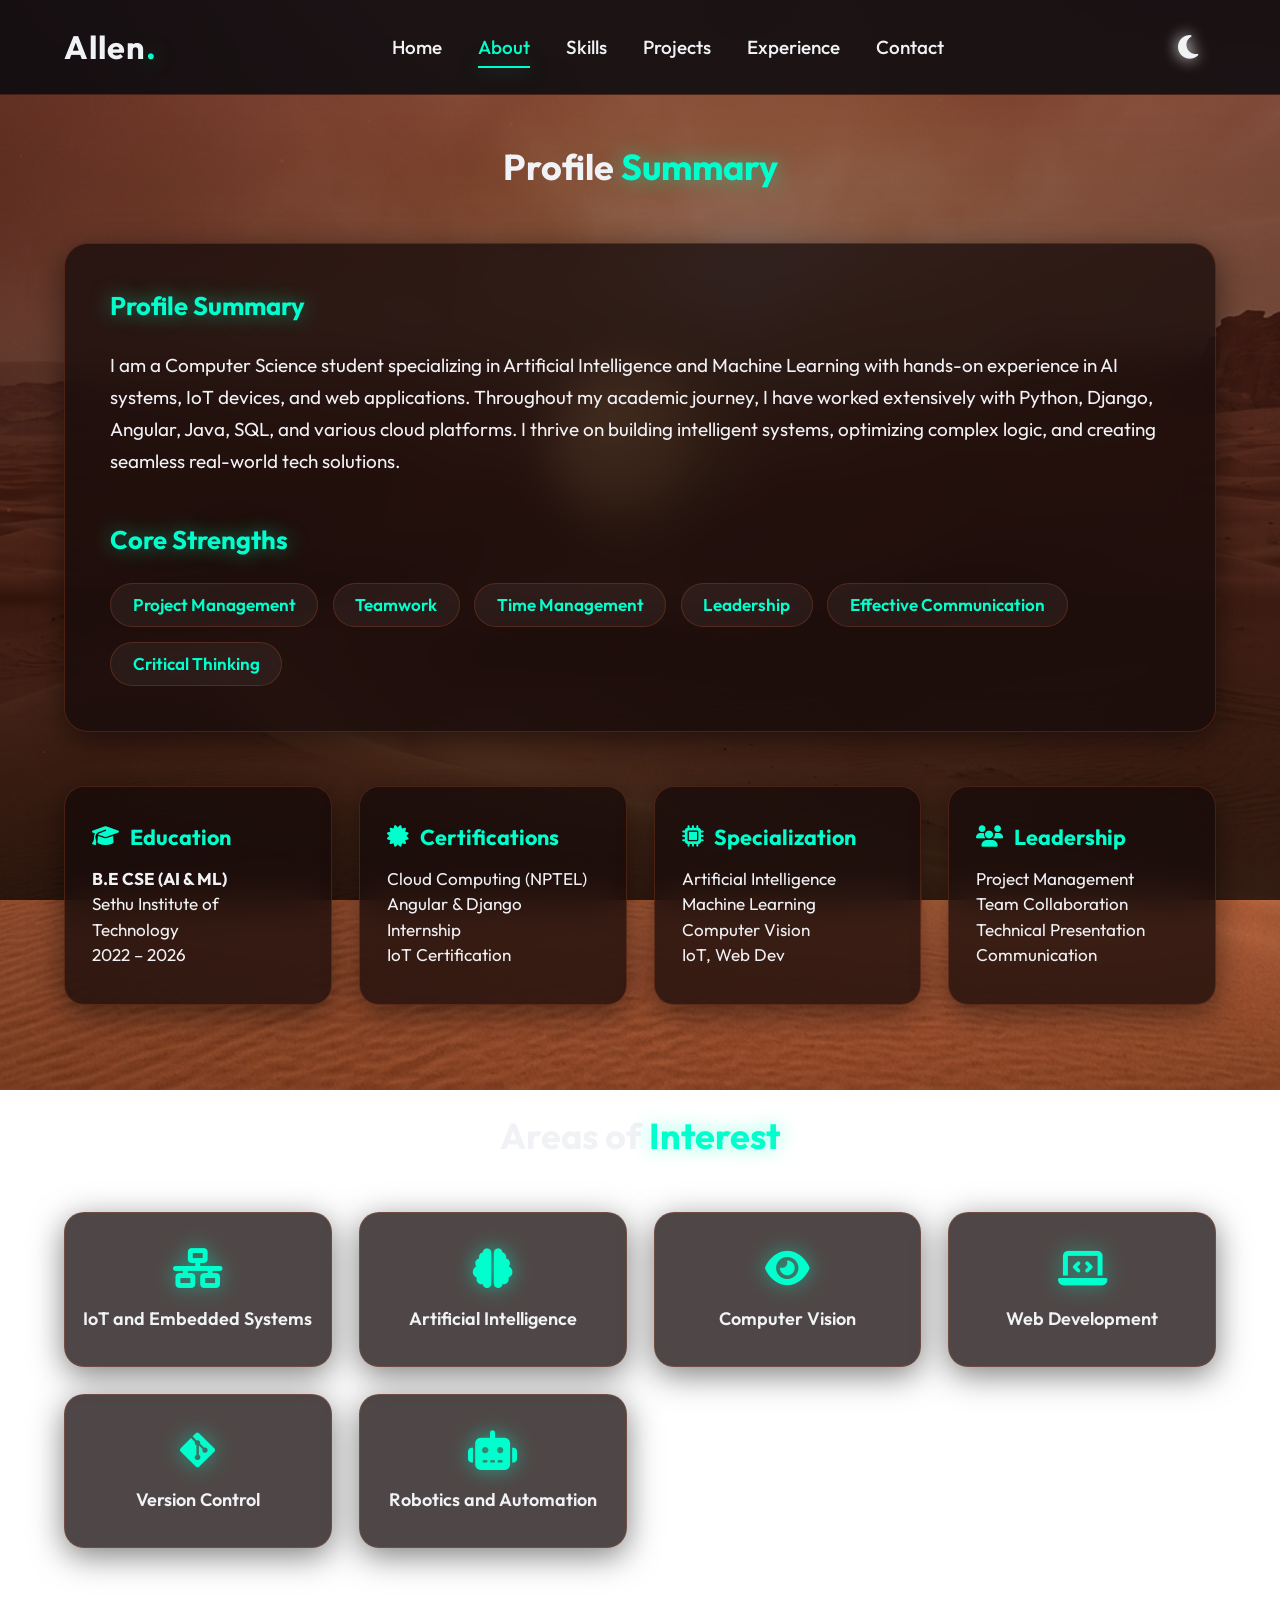
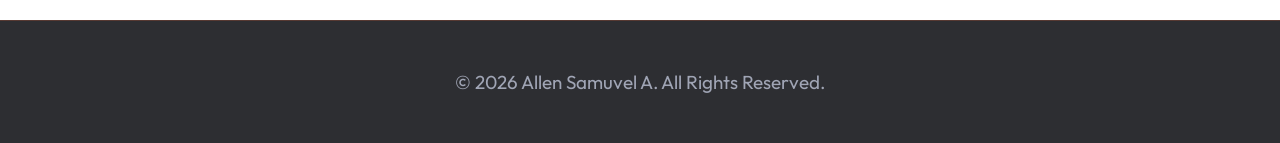
==== about.html @ fd32fbbc "Initial portfolio website upload" ====
<!DOCTYPE html>
<html lang="en">
<head>
  <meta charset="UTF-8">
  <meta name="viewport" content="width=device-width, initial-scale=1.0">
  <title>Allen Samuvel A | About</title>
  <link rel="stylesheet" href="style.css">
  <link rel="stylesheet" href="https://cdnjs.cloudflare.com/ajax/libs/font-awesome/6.4.0/css/all.min.css">
</head>
<body class="about-page">
  <!-- Mars Theme Elements -->
  <div class="mars-bg-overlay"></div>
  <div class="sand-particles" id="sand-particles"></div>
  
  <div class="saturn-container">
    <div class="saturn">
      <div class="planet"></div>
      <div class="rings"></div>
    </div>
  </div>

  <nav id="navbar">
    <a href="index.html" class="logo">Allen<span>.</span></a>
    <ul class="nav-links" id="nav-links">
      <li><a href="index.html">Home</a></li>
      <li><a href="about.html">About</a></li>
      <li><a href="skills.html">Skills</a></li>
      <li><a href="projects.html">Projects</a></li>
      <li><a href="experience.html">Experience</a></li>
      <li><a href="contact.html">Contact</a></li>
    </ul>
    <div style="display: flex; align-items: center;">
      <button class="theme-switch" id="theme-switch" aria-label="Toggle Theme">
        <i class="fa-solid fa-moon"></i>
        <i class="fa-solid fa-sun"></i>
      </button>
      <button class="hamburger" id="hamburger" aria-label="Toggle Menu">
        <i class="fa-solid fa-bars"></i>
      </button>
    </div>
  </nav>

  <main>
    <section id="about">
      <h1 class="section-title reveal">Profile <span>Summary</span></h1>
      
      <!-- Profile Layout -->
      <div class="profile-layout reveal">
        <!-- Profile Summary Card -->
        <div class="profile-left">
          <div class="profile-card">
            <h3>Profile Summary</h3>
            <p>
              I am a Computer Science student specializing in Artificial Intelligence and Machine Learning with hands-on experience in AI systems, IoT devices, and web applications. Throughout my academic journey, I have worked extensively with Python, Django, Angular, Java, SQL, and various cloud platforms. I thrive on building intelligent systems, optimizing complex logic, and creating seamless real-world tech solutions.
            </p>
            
            <h3 class="strengths-title">Core Strengths</h3>
            <div class="strengths-tags">
              <span class="pill-badge">Project Management</span>
              <span class="pill-badge">Teamwork</span>
              <span class="pill-badge">Time Management</span>
              <span class="pill-badge">Leadership</span>
              <span class="pill-badge">Effective Communication</span>
              <span class="pill-badge">Critical Thinking</span>
            </div>
          </div>
        </div>

        <!-- Horizontal Info Cards -->
        <div class="profile-right">
          <div class="info-card">
            <h4><i class="fa-solid fa-graduation-cap"></i> Education</h4>
            <p><strong>B.E CSE (AI & ML)</strong><br>Sethu Institute of Technology<br>2022 – 2026</p>
          </div>
          <div class="info-card">
            <h4><i class="fa-solid fa-certificate"></i> Certifications</h4>
            <p>Cloud Computing (NPTEL)<br>Angular & Django Internship<br>IoT Certification</p>
          </div>
          <div class="info-card">
            <h4><i class="fa-solid fa-microchip"></i> Specialization</h4>
            <p>Artificial Intelligence<br>Machine Learning<br>Computer Vision<br>IoT, Web Dev</p>
          </div>
          <div class="info-card">
            <h4><i class="fa-solid fa-users"></i> Leadership</h4>
            <p>Project Management<br>Team Collaboration<br>Technical Presentation<br>Communication</p>
          </div>
        </div>
      </div>

      <!-- Areas of Interest Section -->
      <h2 class="section-title reveal" style="margin-top: 6rem;">Areas of <span>Interest</span></h2>
      <div class="interest-grid reveal">
        <div class="interest-box">
          <i class="fa-solid fa-network-wired"></i>
          <span>IoT and Embedded Systems</span>
        </div>
        <div class="interest-box">
          <i class="fa-solid fa-brain"></i>
          <span>Artificial Intelligence</span>
        </div>
        <div class="interest-box">
          <i class="fa-solid fa-eye"></i>
          <span>Computer Vision</span>
        </div>
        <div class="interest-box">
          <i class="fa-solid fa-laptop-code"></i>
          <span>Web Development</span>
        </div>
        <div class="interest-box">
          <i class="fa-brands fa-git-alt"></i>
          <span>Version Control</span>
        </div>
        <div class="interest-box">
          <i class="fa-solid fa-robot"></i>
          <span>Robotics and Automation</span>
        </div>
      </div>
    </section>
  </main>

  <footer>
    <p>&copy; 2026 Allen Samuvel A. All Rights Reserved.</p>
  </footer>

  <script src="script.js"></script>
</body>
</html>
---- style.css ----
@import url('https://fonts.googleapis.com/css2?family=Outfit:wght@300;400;500;600;700&display=swap');

:root {
  /* Dark Mode (Space/Mars) - Default */
  --bg-gradient: radial-gradient(ellipse at bottom, #1b2735 0%, #090a0f 100%);
  --text-color: #f1f2f6;
  --text-secondary: #a0a5b5;
  --accent-color: #00ffcc;
  --accent-hover: #00d2a8;
  --card-bg: rgba(20, 10, 10, 0.75);
  --card-border: rgba(255, 107, 53, 0.2);
  --shadow: 0 8px 32px 0 rgba(0, 0, 0, 0.5);
  --glow: 0 0 20px rgba(0, 255, 204, 0.5);
  --nav-bg: rgba(9, 10, 15, 0.85);
}

[data-theme="light"] {
  /* Light Mode (Bright Red Theme) */
  --bg-gradient: radial-gradient(ellipse at bottom, #4a1414 0%, #1b0a0a 100%);
  --text-color: #ffffff;
  --text-secondary: #e2e8f0;
  --accent-color: #38bdf8; /* Vibrant Sky Blue */
  --accent-hover: #0ea5e9;
  --card-bg: rgba(255, 255, 255, 0.1);
  --card-border: rgba(56, 189, 248, 0.3);
  --shadow: 0 8px 32px 0 rgba(0, 0, 0, 0.3);
  --glow: 0 0 20px rgba(56, 189, 248, 0.4);
  --nav-bg: rgba(74, 20, 20, 0.9);
}

* {
  margin: 0;
  padding: 0;
  box-sizing: border-box;
}

html {
  font-family: 'Outfit', sans-serif;
  font-size: 18px; /* Normal text minimum 18px */
}

body {
  background: var(--bg-gradient);
  background-attachment: fixed;
  color: var(--text-color);
  transition: background 0.5s ease, color 0.5s ease;
  overflow-x: hidden;
  min-height: 100vh;
  display: flex;
  flex-direction: column;
}

/* --- About Page Mars Theme --- */
.about-page {
  background: url('mars_bg.png') no-repeat center center fixed !important;
  background-size: cover !important;
}

.mars-bg-overlay {
  position: fixed;
  top: 0; left: 0;
  width: 100%; height: 100%;
  background: linear-gradient(to bottom, rgba(74, 20, 20, 0.5), rgba(0, 0, 0, 0.7));
  z-index: -1;
  pointer-events: none;
}

/* Saturn Planet */
.saturn-container {
  position: fixed;
  top: 50%;
  left: 50%;
  transform: translate(-50%, -50%);
  z-index: -1;
  pointer-events: none;
  width: 100%;
  height: 100%;
  display: flex;
  justify-content: center;
  align-items: center;
  opacity: 0.8;
}

.saturn {
  position: relative;
  width: 300px;
  height: 300px;
  animation: floatSaturn 8s ease-in-out infinite;
}

.saturn .planet {
  width: 180px;
  height: 180px;
  background: radial-gradient(circle at 30% 30%, #e2a76f 0%, #8b5a2b 100%);
  border-radius: 50%;
  position: absolute;
  top: 50%;
  left: 50%;
  transform: translate(-50%, -50%);
  box-shadow: inset -20px -20px 50px rgba(0,0,0,0.6), 0 0 40px rgba(226, 167, 111, 0.4);
}

.saturn .rings {
  width: 450px;
  height: 60px;
  border: 15px solid rgba(193, 154, 107, 0.6);
  border-radius: 50%;
  position: absolute;
  top: 50%;
  left: 50%;
  transform: translate(-50%, -50%) rotateX(75deg);
  animation: rotateRings 15s linear infinite;
  box-shadow: 0 0 20px rgba(193, 154, 107, 0.3);
}

@keyframes floatSaturn {
  0%, 100% { transform: translateY(0); }
  50% { transform: translateY(-30px); }
}

@keyframes rotateRings {
  0% { transform: translate(-50%, -50%) rotateX(75deg) rotateZ(0deg); }
  100% { transform: translate(-50%, -50%) rotateX(75deg) rotateZ(360deg); }
}

/* Sand Particles */
.sand-particles {
  position: fixed;
  top: 0; left: 0;
  width: 100%; height: 100%;
  z-index: -1;
  pointer-events: none;
}

.sand-particle {
  position: absolute;
  background: rgba(255, 100, 50, 0.4);
  border-radius: 50%;
  pointer-events: none;
}

/* Ensure Readability */
.about-page .profile-card,
.about-page .info-card,
.about-page .interest-box {
  background: var(--card-bg);
  backdrop-filter: blur(20px);
  border: 1px solid var(--card-border);
  color: var(--text-color);
}

.about-page .profile-card p,
.about-page .info-card p,
.about-page .interest-box span {
  color: var(--text-color);
}

.about-page .section-title span {
  color: var(--accent-color);
  text-shadow: var(--glow);
}

.about-page .pill-badge {
  background: rgba(255, 255, 255, 0.05);
  color: var(--accent-color);
  border: 1px solid var(--card-border);
}

.about-page .pill-badge:hover {
  background: var(--accent-color);
  color: #fff;
}

.about-page .info-card h4 i,
.about-page .interest-box i {
  color: var(--accent-color);
}

/* Background Animations */
.bg-container {
  position: fixed;
  top: 0;
  left: 0;
  width: 100vw;
  height: 100vh;
  z-index: -2;
  overflow: hidden;
  pointer-events: none;
}

/* Celestial Body (Moon/Sun) */
.celestial-body {
  position: absolute;
  width: 180px;
  height: 180px;
  border-radius: 50%;
  top: 15%;
  left: -200px;
  animation: moveAcrossSky 60s linear infinite;
  z-index: -1;
  transition: all 0.8s ease;
}

body:not([data-theme="light"]) .celestial-body {
  /* Moon */
  background: radial-gradient(circle at 30% 30%, #e0e0e0 0%, #a0a0a0 100%);
  box-shadow: inset -20px -20px 40px rgba(0,0,0,0.5), 0 0 60px rgba(255,255,255,0.3);
}

[data-theme="light"] .celestial-body {
  /* Sun */
  background: radial-gradient(circle, #ffea00 0%, #ff9d00 100%);
  box-shadow: 0 0 80px #ffea00, 0 0 120px #ff9d00;
}

/* Stars */
.star {
  position: absolute;
  background-color: white;
  border-radius: 50%;
  animation: twinkle var(--duration, 3s) infinite alternate;
  opacity: 0;
}

[data-theme="light"] .star {
  display: none;
}

@keyframes twinkle {
  0% { opacity: 0.1; transform: scale(0.8); box-shadow: none; }
  100% { opacity: 1; transform: scale(1.2); box-shadow: 0 0 10px white; }
}

@keyframes moveAcrossSky {
  0% { transform: translateX(0) translateY(0); }
  50% { transform: translateX(70vw) translateY(-10vh); }
  100% { transform: translateX(120vw) translateY(20vh); }
}

/* Typography Base */
p, .skill-info, .list-item, .project-features li {
  font-size: 1.05rem; /* ~19px */
  line-height: 1.7;
}

.page-title {
  font-size: clamp(42px, 5vw, 56px);
  font-weight: 700;
  margin-bottom: 1rem;
  line-height: 1.2;
}

.page-subtitle {
  font-size: clamp(20px, 2.5vw, 24px);
  color: var(--accent-color);
  font-weight: 600;
  text-shadow: var(--glow);
  margin-bottom: 2rem;
}

.section-title {
  font-size: clamp(28px, 4vw, 36px);
  font-weight: 700;
  margin-bottom: 3rem;
  text-align: center;
}

.section-title span {
  color: var(--accent-color);
  text-shadow: var(--glow);
}

h3 {
  font-size: clamp(22px, 2vw, 26px);
}

/* Navbar */
nav {
  position: fixed;
  top: 0;
  width: 100%;
  padding: 1.5rem 5%;
  display: flex;
  justify-content: space-between;
  align-items: center;
  background: var(--nav-bg);
  backdrop-filter: blur(15px);
  -webkit-backdrop-filter: blur(15px);
  z-index: 1000;
  border-bottom: 1px solid var(--card-border);
  transition: padding 0.3s ease, background 0.3s ease;
}

nav.scrolled {
  padding: 1rem 5%;
}

.logo {
  font-size: 1.8rem;
  font-weight: 700;
  letter-spacing: 1px;
  color: var(--text-color);
  text-decoration: none;
}

.logo span {
  color: var(--accent-color);
  text-shadow: var(--glow);
}

.nav-links {
  display: flex;
  gap: 2rem;
  list-style: none;
  align-items: center;
}

.nav-links a {
  text-decoration: none;
  color: var(--text-color);
  font-weight: 500;
  font-size: 1.05rem;
  transition: color 0.3s ease;
  position: relative;
  padding: 0.5rem 0;
}

.nav-links a::after {
  content: '';
  position: absolute;
  width: 0;
  height: 2px;
  bottom: 0;
  left: 0;
  background-color: var(--accent-color);
  transition: width 0.3s ease;
  box-shadow: var(--glow);
}

.nav-links a:hover,
.nav-links a.active {
  color: var(--accent-color);
}

.nav-links a:hover::after,
.nav-links a.active::after {
  width: 100%;
}

/* Theme Toggle */
.theme-switch {
  background: none;
  border: none;
  color: var(--text-color);
  font-size: 1.5rem;
  cursor: pointer;
  outline: none;
  display: flex;
  align-items: center;
  justify-content: center;
  transition: transform 0.3s ease, color 0.3s ease;
  margin-right: 1rem;
}

.theme-switch:hover {
  transform: scale(1.15);
  color: var(--accent-color);
  text-shadow: var(--glow);
}

[data-theme="light"] .theme-switch i.fa-moon { display: none; }
[data-theme="light"] .theme-switch i.fa-sun {
  display: inline-block;
  color: #f59e0b;
  text-shadow: 0 0 15px #f59e0b;
}

body:not([data-theme="light"]) .theme-switch i.fa-sun { display: none; }
body:not([data-theme="light"]) .theme-switch i.fa-moon {
  display: inline-block;
  color: var(--text-color);
  text-shadow: 0 0 15px white;
}

/* Hamburger */
.hamburger {
  display: none;
  background: none;
  border: none;
  color: var(--text-color);
  font-size: 1.8rem;
  cursor: pointer;
}

/* Main Content Area */
main {
  flex: 1;
  padding: 8rem 5% 4rem;
  max-width: 1400px;
  margin: 0 auto;
  width: 100%;
  display: flex;
  flex-direction: column;
  justify-content: center;
}

/* Buttons */
.btn {
  padding: 1rem 2rem;
  border-radius: 30px;
  text-decoration: none;
  font-weight: 600;
  font-size: 1.05rem;
  transition: all 0.4s cubic-bezier(0.175, 0.885, 0.32, 1.275);
  display: inline-flex;
  align-items: center;
  gap: 0.6rem;
  border: 2px solid var(--accent-color);
  cursor: pointer;
  position: relative;
  overflow: hidden;
  z-index: 1;
}

.btn-primary {
  background-color: var(--accent-color);
  color: #0b0c10;
  box-shadow: 0 0 15px rgba(0, 255, 204, 0.3);
}

[data-theme="light"] .btn-primary {
  color: #fff;
  box-shadow: 0 0 15px rgba(56, 189, 248, 0.3);
}

.btn-primary::before {
  content: '';
  position: absolute;
  top: 0; left: -100%;
  width: 100%; height: 100%;
  background: rgba(255,255,255,0.2);
  transition: all 0.4s ease;
  z-index: -1;
}

.btn-primary:hover::before {
  left: 0;
}

.btn-primary:hover {
  transform: translateY(-5px);
  box-shadow: var(--glow);
}

.btn-secondary {
  background-color: rgba(0,0,0,0.3);
  color: var(--text-color);
  border-color: var(--card-border);
  backdrop-filter: blur(5px);
}

[data-theme="light"] .btn-secondary {
  background-color: rgba(255,255,255,0.1);
}

.btn-secondary:hover {
  border-color: var(--accent-color);
  color: var(--accent-color);
  transform: translateY(-5px);
  box-shadow: 0 10px 20px rgba(0,0,0,0.2), 0 0 15px rgba(0, 255, 204, 0.2);
}

[data-theme="light"] .btn-secondary:hover {
  box-shadow: 0 10px 20px rgba(0,0,0,0.1), 0 0 15px rgba(56, 189, 248, 0.2);
}

/* Hero Section - Centered & Spacious */
.hero-centered {
  min-height: 95vh;
  display: flex;
  align-items: center;
  justify-content: center;
  text-align: center;
  padding: 5rem 5%;
}

.hero-centered .hero-content {
  max-width: 1100px;
  margin: 0 auto;
}

.hero-title {
  font-size: clamp(64px, 10vw, 85px);
  font-weight: 800;
  margin-bottom: 2rem;
  line-height: 1.1;
  color: var(--text-color);
  letter-spacing: -2px;
}

.hero-subtitle {
  font-size: clamp(36px, 5vw, 48px);
  color: var(--accent-color);
  font-weight: 700;
  margin-bottom: 2.5rem;
  text-shadow: var(--glow);
}

.hero-contact-bar {
  display: flex;
  justify-content: center;
  flex-wrap: wrap;
  gap: 2.5rem;
  margin-bottom: 2.5rem;
  font-size: 1.1rem;
  color: var(--text-secondary);
}

.hero-contact-bar span {
  display: flex;
  align-items: center;
  gap: 0.8rem;
}

.hero-contact-bar i {
  color: var(--accent-color);
}

.hero-socials {
  display: flex;
  justify-content: center;
  gap: 1.5rem;
  margin-bottom: 3.5rem;
}

.social-icon {
  width: 55px;
  height: 55px;
  border-radius: 50%;
  display: flex;
  align-items: center;
  justify-content: center;
  font-size: 1.5rem;
  color: white;
  transition: all 0.4s ease;
  background: rgba(255, 255, 255, 0.05);
  border: 1px solid var(--card-border);
  text-decoration: none;
}

.social-icon:hover {
  transform: translateY(-5px) scale(1.1);
  box-shadow: 0 10px 20px rgba(0, 0, 0, 0.3);
}

.social-icon.li { background: #0077b5; border-color: #0077b5; }
.social-icon.gh { background: #333; border-color: #444; }
.social-icon.em { background: #a855f7; border-color: #a855f7; }

.hero-tagline {
  font-size: clamp(22px, 3vw, 26px);
  color: var(--text-color);
  margin-bottom: 3rem;
  line-height: 1.5;
  font-weight: 500;
  max-width: 900px;
  margin-left: auto;
  margin-right: auto;
}

.hero-description {
  color: var(--text-secondary);
  margin-bottom: 4.5rem;
  font-size: clamp(19px, 2vw, 23px);
  line-height: 1.8;
  text-align: center;
  max-width: 950px;
  margin-left: auto;
  margin-right: auto;
}

.hero-description p {
  margin-bottom: 2rem;
}

.hero-btns-centered {
  display: flex;
  gap: 2rem;
  justify-content: center;
  flex-wrap: wrap;
  margin-top: 1rem;
}

/* Button Variants */
.btn-gradient {
  background: linear-gradient(135deg, #a855f7 0%, #2563eb 100%);
  color: white;
  border: none;
  box-shadow: 0 10px 20px rgba(37, 99, 235, 0.2);
}

.btn-gradient:hover {
  box-shadow: 0 15px 30px rgba(37, 99, 235, 0.4);
  transform: translateY(-5px);
}

.btn-outline {
  background: transparent;
  color: white;
  border: 2px solid #a855f7;
}

.btn-outline:hover {
  background: rgba(168, 85, 247, 0.1);
  transform: translateY(-5px);
  box-shadow: 0 10px 20px rgba(168, 85, 247, 0.2);
}

.btn-large {
  padding: 1.2rem 3.5rem;
  font-size: 1.25rem;
  border-radius: 50px;
}

/* About Section */
.about-content {
  background: var(--card-bg);
  border: 1px solid var(--card-border);
  padding: 4rem;
  border-radius: 24px;
  box-shadow: var(--shadow);
  backdrop-filter: blur(15px);
  text-align: center;
  max-width: 1000px;
  margin: 0 auto;
  color: var(--text-secondary);
}

/* Skills Section */
.skills-container {
  display: grid;
  grid-template-columns: repeat(auto-fit, minmax(320px, 1fr));
  gap: 2.5rem;
}

.skill-category {
  background: var(--card-bg);
  border: 1px solid var(--card-border);
  padding: 2.5rem;
  border-radius: 20px;
  box-shadow: var(--shadow);
  backdrop-filter: blur(15px);
  transition: all 0.4s ease;
}

.skill-category:hover {
  transform: translateY(-10px);
  border-color: var(--accent-color);
  box-shadow: 0 15px 35px rgba(0, 0, 0, 0.4), 0 0 20px rgba(0, 255, 204, 0.15);
}

[data-theme="light"] .skill-category:hover {
  box-shadow: 0 15px 35px rgba(0, 0, 0, 0.1), 0 0 20px rgba(56, 189, 248, 0.15);
}

.skill-category h3 {
  margin-bottom: 2rem;
  color: var(--accent-color);
  display: flex;
  align-items: center;
  gap: 0.8rem;
  text-shadow: var(--glow);
}

.skill-item {
  margin-bottom: 1.5rem;
}

.skill-info {
  display: flex;
  justify-content: space-between;
  margin-bottom: 0.6rem;
  font-weight: 500;
  color: var(--text-color);
}

.skill-bar-bg {
  width: 100%;
  height: 10px;
  background-color: rgba(0,0,0,0.3);
  border-radius: 10px;
  overflow: hidden;
  border: 1px solid var(--card-border);
}

[data-theme="light"] .skill-bar-bg {
  background-color: rgba(255,255,255,0.05);
}

.skill-bar {
  height: 100%;
  background: linear-gradient(90deg, var(--accent-color), var(--accent-hover));
  border-radius: 10px;
  width: 0;
  transition: width 1.5s cubic-bezier(0.1, 0.8, 0.2, 1);
  box-shadow: 0 0 10px var(--accent-color);
}

/* Projects Section */
.projects-grid {
  display: grid;
  grid-template-columns: repeat(auto-fit, minmax(350px, 1fr));
  gap: 3rem;
}

.project-card {
  background: var(--card-bg);
  border: 1px solid var(--card-border);
  border-radius: 20px;
  overflow: hidden;
  box-shadow: var(--shadow);
  backdrop-filter: blur(15px);
  transition: all 0.5s cubic-bezier(0.175, 0.885, 0.32, 1.275);
  display: flex;
  flex-direction: column;
}

.project-card:hover {
  transform: translateY(-15px) scale(1.02);
  box-shadow: 0 25px 50px rgba(0, 0, 0, 0.5), 0 0 25px rgba(0, 255, 204, 0.3);
  border-color: var(--accent-color);
}

[data-theme="light"] .project-card:hover {
  box-shadow: 0 25px 50px rgba(0, 0, 0, 0.15), 0 0 25px rgba(56, 189, 248, 0.3);
}

.project-img-wrapper {
  overflow: hidden;
  position: relative;
}

.project-img-wrapper::after {
  content: '';
  position: absolute;
  top: 0; left: 0; right: 0; bottom: 0;
  background: linear-gradient(to bottom, transparent 50%, var(--card-bg) 100%);
  pointer-events: none;
}

.project-img {
  width: 100%;
  height: 250px;
  object-fit: cover;
  transition: transform 0.6s ease;
  background: linear-gradient(135deg, #1e293b, #0f172a);
  position: relative;
}

.project-img:not([src]), 
.project-img[src=""],
.project-img[src*="missing"] {
  display: flex;
  align-items: center;
  justify-content: center;
}

.project-img-wrapper::before {
  content: '\f03e';
  font-family: "Font Awesome 6 Free";
  font-weight: 900;
  position: absolute;
  top: 50%;
  left: 50%;
  transform: translate(-50%, -50%);
  font-size: 3rem;
  color: rgba(255, 255, 255, 0.1);
  z-index: 0;
}

.project-card:hover .project-img {
  transform: scale(1.1);
}

.project-content {
  padding: 2.5rem;
  flex: 1;
  display: flex;
  flex-direction: column;
}

.project-content h3 {
  margin-bottom: 1.2rem;
  color: var(--text-color);
}

.project-tech {
  display: flex;
  flex-wrap: wrap;
  gap: 0.6rem;
  margin-bottom: 1.5rem;
}

.tech-tag {
  background: rgba(255, 255, 255, 0.05);
  color: var(--accent-color);
  padding: 0.4rem 1rem;
  border-radius: 20px;
  font-size: 0.9rem;
  font-weight: 600;
  border: 1px solid var(--card-border);
}

.project-desc {
  color: var(--text-secondary);
  margin-bottom: 2rem;
  flex: 1;
}

.project-features {
  list-style-type: none;
}

.project-features li {
  color: var(--text-secondary);
  margin-bottom: 0.5rem;
  display: flex;
  align-items: flex-start;
  gap: 0.8rem;
}

.project-features li::before {
  content: '▹';
  color: var(--accent-color);
  font-weight: bold;
  font-size: 1.2rem;
}

/* Experience Layout */
.timeline-grid {
  display: grid;
  grid-template-columns: 1fr 1fr;
  gap: 4rem;
}

.timeline-section h3 {
  margin-bottom: 2.5rem;
  color: var(--text-color);
  display: flex;
  align-items: center;
  gap: 1rem;
  font-size: clamp(26px, 3vw, 32px);
}

.timeline-section h3 i {
  color: var(--accent-color);
  text-shadow: var(--glow);
}

.timeline-item {
  background: var(--card-bg);
  border-left: 4px solid var(--accent-color);
  padding: 2rem;
  border-radius: 0 20px 20px 0;
  margin-bottom: 2rem;
  box-shadow: var(--shadow);
  backdrop-filter: blur(10px);
  transition: all 0.4s ease;
  position: relative;
}

.timeline-item::before {
  content: '';
  position: absolute;
  width: 20px;
  height: 20px;
  background: var(--accent-color);
  border-radius: 50%;
  left: -12px;
  top: 2.2rem;
  box-shadow: var(--glow);
  transition: transform 0.4s ease;
}

.timeline-item:hover {
  transform: translateX(15px);
  background: rgba(255, 255, 255, 0.08);
  border-color: #fff;
}
.timeline-item:hover::before {
  transform: scale(1.3);
  background: #fff;
}

[data-theme="light"] .timeline-item:hover {
  background: rgba(255, 255, 255, 0.2);
  border-color: var(--accent-hover);
}

.timeline-item h4 {
  font-size: 1.4rem;
  margin-bottom: 0.5rem;
  color: var(--text-color);
}

.timeline-item .company {
  color: var(--accent-color);
  font-weight: 600;
  margin-bottom: 1rem;
  font-size: 1.05rem;
  text-shadow: var(--glow);
}

.list-item {
  background: var(--card-bg);
  border: 1px solid var(--card-border);
  padding: 1.2rem 2rem;
  border-radius: 12px;
  margin-bottom: 1.2rem;
  display: flex;
  align-items: center;
  gap: 1.2rem;
  transition: all 0.3s ease;
  box-shadow: var(--shadow);
}

.list-item:hover {
  border-color: var(--accent-color);
  transform: translateX(10px);
  box-shadow: 0 10px 20px rgba(0,0,0,0.3), 0 0 15px rgba(0, 255, 204, 0.2);
}

[data-theme="light"] .list-item:hover {
  box-shadow: 0 10px 20px rgba(0,0,0,0.1), 0 0 15px rgba(56, 189, 248, 0.2);
}

.list-item i {
  color: var(--accent-color);
  font-size: 1.5rem;
  text-shadow: var(--glow);
}

/* Contact Section */
.contact-container {
  max-width: 900px;
  margin: 0 auto;
  text-align: center;
}

.contact-cards {
  display: grid;
  grid-template-columns: repeat(auto-fit, minmax(250px, 1fr));
  gap: 2.5rem;
  margin-top: 3rem;
}

.contact-card {
  background: var(--card-bg);
  border: 1px solid var(--card-border);
  padding: 3rem 2rem;
  border-radius: 24px;
  box-shadow: var(--shadow);
  backdrop-filter: blur(15px);
  transition: all 0.4s ease;
  text-decoration: none;
  color: var(--text-color);
  display: flex;
  flex-direction: column;
  align-items: center;
  gap: 1.5rem;
}

.contact-card i {
  font-size: 3.5rem;
  color: var(--accent-color);
  transition: all 0.4s ease;
  text-shadow: var(--glow);
}

.contact-card:hover {
  transform: translateY(-15px);
  border-color: var(--accent-color);
  box-shadow: 0 20px 40px rgba(0, 0, 0, 0.4), 0 0 25px rgba(0, 255, 204, 0.2);
}

[data-theme="light"] .contact-card:hover {
  box-shadow: 0 20px 40px rgba(0, 0, 0, 0.1), 0 0 25px rgba(56, 189, 248, 0.2);
}

.contact-card:hover i {
  transform: scale(1.2);
}

.contact-card span {
  font-weight: 600;
  font-size: 1.1rem;
}

footer {
  text-align: center;
  padding: 2.5rem;
  border-top: 1px solid var(--card-border);
  background: var(--nav-bg);
  backdrop-filter: blur(15px);
  color: var(--text-secondary);
  font-size: 1rem;
  margin-top: auto;
}

/* Profile Layout (Vertical Stack) */
.profile-layout {
  display: flex;
  flex-direction: column;
  gap: 3rem;
  margin-top: 2rem;
}

.profile-left {
  width: 100%;
}

.profile-right {
  display: grid;
  grid-template-columns: repeat(4, 1fr);
  gap: 1.5rem;
}

.profile-card {
  background: var(--card-bg);
  border: 1px solid var(--card-border);
  padding: 2.5rem;
  border-radius: 24px;
  box-shadow: var(--shadow);
  backdrop-filter: blur(15px);
  text-align: left;
}

.profile-card h3 {
  margin-bottom: 1.5rem;
  color: var(--accent-color);
  text-shadow: var(--glow);
}

.strengths-title {
  margin-top: 2.5rem !important;
}

.strengths-tags {
  display: flex;
  flex-wrap: wrap;
  gap: 0.8rem;
  margin-top: 1rem;
}

.pill-badge {
  background: rgba(255, 255, 255, 0.05);
  color: var(--accent-color);
  padding: 0.6rem 1.2rem;
  border-radius: 50px;
  font-size: 0.95rem;
  font-weight: 600;
  border: 1px solid var(--card-border);
}

.pill-badge:hover {
  background: var(--accent-color);
  color: #fff;
}

/* Info Cards (Grid Alignment) */
.info-card {
  background: var(--card-bg);
  border: 1px solid var(--card-border);
  padding: 2rem 1.5rem;
  border-radius: 20px;
  box-shadow: var(--shadow);
  backdrop-filter: blur(10px);
  transition: all 0.4s ease;
  display: flex;
  flex-direction: column;
}

.info-card:hover {
  transform: translateY(-8px);
  border-color: var(--accent-color);
  box-shadow: 0 12px 24px rgba(0, 0, 0, 0.3), 0 0 15px rgba(0, 255, 204, 0.2);
}

.info-card h4 {
  color: var(--accent-color);
  margin-bottom: 0.8rem;
  font-size: 1.2rem;
  display: flex;
  align-items: center;
  gap: 0.6rem;
}

.info-card p {
  font-size: 0.95rem;
  line-height: 1.5;
  color: var(--text-secondary);
}

/* Interest Grid (One Next to Next) */
.interest-grid {
  display: grid;
  grid-template-columns: repeat(auto-fit, minmax(220px, 1fr));
  gap: 1.5rem;
  margin-top: 3rem;
}

.interest-box {
  background: var(--card-bg);
  border: 1px solid var(--card-border);
  padding: 2rem 1rem;
  border-radius: 20px;
  text-align: center;
  transition: all 0.4s cubic-bezier(0.175, 0.885, 0.32, 1.275);
  display: flex;
  flex-direction: column;
  align-items: center;
  gap: 1rem;
  box-shadow: var(--shadow);
}

.interest-box:hover {
  transform: translateY(-10px) scale(1.05);
  border-color: var(--accent-color);
  box-shadow: 0 15px 30px rgba(0, 0, 0, 0.4), 0 0 20px rgba(0, 255, 204, 0.2);
}

.interest-box i {
  font-size: 2.2rem;
  color: var(--accent-color);
  text-shadow: var(--glow);
  transition: transform 0.3s ease;
}

.interest-box:hover i {
  transform: scale(1.2);
}

.interest-box span {
  font-weight: 600;
  font-size: 1rem;
  color: var(--text-color);
}

/* Reveal Animations */
.reveal {
  opacity: 0;
  transform: translateY(60px);
  transition: all 1s cubic-bezier(0.165, 0.84, 0.44, 1);
}

.reveal.active {
  opacity: 1;
  transform: translateY(0);
}

/* Responsive */
@media (max-width: 1100px) {
  .profile-right {
    grid-template-columns: repeat(2, 1fr);
  }
}

@media (max-width: 768px) {
  .hamburger {
    display: block;
    z-index: 1001;
  }
  
  .nav-links {
    position: fixed;
    top: 0;
    right: -100%;
    width: 280px;
    height: 100vh;
    background: var(--nav-bg);
    flex-direction: column;
    justify-content: center;
    transition: right 0.5s cubic-bezier(0.77, 0, 0.175, 1);
    border-left: 1px solid var(--card-border);
    backdrop-filter: blur(25px);
  }
  
  .nav-links.active {
    right: 0;
  }
  
  main {
    padding: 7rem 5% 3rem;
  }
  
  .hero-title {
    font-size: 48px;
  }
  
  .hero-subtitle {
    font-size: 28px;
  }
  
  .hero-btns-centered {
    flex-direction: column;
    width: 100%;
  }
  
  .btn-large {
    width: 100%;
  }

  .saturn {
    width: 200px;
    height: 200px;
  }
  .saturn .planet {
    width: 120px;
    height: 120px;
  }
  .saturn .rings {
    width: 300px;
    height: 40px;
  }
}

@media (max-width: 600px) {
  .profile-right {
    grid-template-columns: 1fr;
  }
  .interest-grid {
    grid-template-columns: 1fr;
  }
}

/* Added by script for avatar */
.hero-profile-flex {
  display: flex;
  align-items: center;
  justify-content: center;
  gap: 2.5rem;
  margin-bottom: 2rem;
}

.hero-text-wrapper {
  text-align: left;
}

.hero-avatar {
  width: 280px;
  height: 280px;
  border-radius: 50%;
  object-fit: cover;
  object-position: center 10%;
  border: 3px solid var(--accent-color);
  box-shadow: 0 0 25px rgba(0, 255, 204, 0.3);
  transition: transform 0.4s ease;
}

[data-theme='light'] .hero-avatar {
  box-shadow: 0 0 25px rgba(37, 99, 235, 0.3);
}

.hero-avatar:hover {
  transform: scale(1.05) rotate(3deg);
}

@media (max-width: 768px) {
  .hero-profile-flex {
    flex-direction: column;
    text-align: center;
    gap: 1.5rem;
  }
  .hero-text-wrapper {
    text-align: center;
  }
}

/* --- Winter / Christmas Theme (Projects Page) --- */

.winter-theme {
  --bg-gradient: linear-gradient(135deg, #0b1d3a 0%, #0d1b2a 50%, #1b263b 100%);
  --text-color: #ffffff;
  --text-secondary: #cbd5e1;
  --accent-color: #8ecae6;
  --accent-hover: #219ebc;
  --card-bg: rgba(13, 27, 42, 0.75);
  --card-border: rgba(142, 202, 230, 0.2);
  --shadow: 0 20px 40px rgba(0, 0, 0, 0.5);
  --glow: 0 0 25px rgba(142, 202, 230, 0.3);
  --nav-bg: rgba(11, 29, 58, 0.95);
  background: var(--bg-gradient) !important;
  color: var(--text-color) !important;
}

.winter-theme #bg-container, 
.winter-theme .celestial-body {
  display: none !important;
}

/* Starry Night Texture Overlay */
.winter-theme::before {
  content: '';
  position: fixed;
  top: 0; left: 0;
  width: 100%; height: 100%;
  background: 
    radial-gradient(1px 1px at 10% 10%, #fff, transparent),
    radial-gradient(1px 1px at 20% 50%, #fff, transparent),
    radial-gradient(1px 1px at 40% 30%, #fff, transparent),
    radial-gradient(1px 1px at 60% 80%, #fff, transparent),
    radial-gradient(1px 1px at 80% 20%, #fff, transparent),
    radial-gradient(1px 1px at 90% 70%, #fff, transparent),
    url('data:image/svg+xml,%3Csvg viewBox="0 0 200 200" xmlns="http://www.w3.org/2000/svg"%3E%3Cfilter id="noiseFilter"%3E%3CfeTurbulence type="fractalNoise" baseFrequency="0.65" numOctaves="3" stitchTiles="stitch"/%3E%3C/filter%3E%3Crect width="100%25" height="100%25" filter="url(%23noiseFilter)"/%3E%3C/svg%3E');
  opacity: 0.2;
  z-index: -2;
  pointer-events: none;
}

/* Snowflake Style */
.snowflake {
  position: absolute;
  top: -20px;
  color: white;
  user-select: none;
  pointer-events: none;
  z-index: -1;
  text-shadow: 0 0 10px rgba(255, 255, 255, 0.8);
  font-family: Arial, sans-serif;
}

.snowflake.rotate {
  animation: rotateSnow 10s linear infinite;
}

@keyframes rotateSnow {
  from { transform: rotate(0deg); }
  to { transform: rotate(360deg); }
}

/* Static Corner Snowflakes */
.static-snowflake {
  position: fixed;
  font-size: 15rem;
  color: rgba(142, 202, 230, 0.08);
  z-index: -1;
  pointer-events: none;
  filter: blur(2px);
}

.top-left {
  top: -50px;
  left: -50px;
  transform: rotate(-15deg);
}

.bottom-right {
  bottom: -50px;
  right: -50px;
  transform: rotate(15deg);
}

/* Glowing Lights (Dim Night Version) */
.winter-lights {
  position: fixed;
  top: 0; left: 0;
  width: 100%; height: 100%;
  pointer-events: none;
  z-index: -1;
  background: 
    radial-gradient(circle at 15% 15%, rgba(142, 202, 230, 0.05) 0%, transparent 40%),
    radial-gradient(circle at 85% 85%, rgba(142, 202, 230, 0.05) 0%, transparent 40%);
  animation: glowPulse 10s ease-in-out infinite alternate;
}

@keyframes glowPulse {
  0% { opacity: 0.3; }
  100% { opacity: 0.6; }
}

/* Projects Grid Adaptation */
.winter-theme .section-title {
  color: #ffffff;
  text-shadow: 0 0 20px rgba(142, 202, 230, 0.4);
}

.winter-theme .section-title span {
  color: #8ecae6;
}

/* Winter Card Styling (Dark Night Glassmorphism) */
.winter-theme .project-card {
  background: var(--card-bg) !important;
  backdrop-filter: blur(15px) saturate(120%) !important;
  -webkit-backdrop-filter: blur(15px) saturate(120%) !important;
  border: 1px solid var(--card-border) !important;
  box-shadow: 0 15px 35px rgba(0, 0, 0, 0.4) !important;
  transition: all 0.5s cubic-bezier(0.4, 0, 0.2, 1) !important;
}

.winter-theme .project-card:hover {
  transform: translateY(-10px) !important;
  border-color: #8ecae6 !important;
  box-shadow: 0 20px 50px rgba(0, 0, 0, 0.6), 0 0 30px rgba(142, 202, 230, 0.2) !important;
}

.winter-theme .project-card h3 {
  color: #ffffff !important;
  font-weight: 700 !important;
  text-shadow: 0 2px 4px rgba(0,0,0,0.5);
}

.winter-theme .project-desc {
  color: #cbd5e1 !important;
  text-shadow: 0 1px 2px rgba(0,0,0,0.3);
}

.winter-theme .tech-tag {
  background: rgba(142, 202, 230, 0.1) !important;
  color: #8ecae6 !important;
  border: 1px solid rgba(142, 202, 230, 0.3) !important;
}

.winter-theme .project-features li {
  color: #94a3b8 !important;
}

.winter-theme .project-features li::before {
  color: #8ecae6 !important;
}

/* Icy Border Glow for Cards */
.winter-theme .project-card::after {
  content: '';
  position: absolute;
  top: 0; left: 0; right: 0; bottom: 0;
  border-radius: 20px;
  box-shadow: inset 0 0 20px rgba(255, 255, 255, 0.05);
  pointer-events: none;
}

/* Responsive */
@media (max-width: 768px) {
  .static-snowflake {
    font-size: 8rem;
  }
}

/* --- Experience Page Earth / Space Theme --- */

.earth-theme {
  background: #020412 !important;
  --text-color: #ffffff;
  --text-secondary: #cbd5e1;
  --accent-color: #4fa3ff;
  --card-bg: rgba(10, 15, 30, 0.8);
  --card-border: rgba(79, 163, 255, 0.3);
}

.earth-theme #bg-container,
.earth-theme .celestial-body {
  display: none !important;
}

.space-background {
  position: fixed;
  top: 0; left: 0;
  width: 100%; height: 100%;
  background: radial-gradient(circle at center, #0c2347 0%, #081a36 40%, #020412 100%);
  z-index: -2;
  overflow: hidden;
}

.stars-layer {
  position: absolute;
  top: 0; left: 0;
  width: 100%; height: 100%;
  background-image: 
    radial-gradient(1px 1px at 15% 15%, #fff, transparent),
    radial-gradient(1px 1px at 35% 25%, #fff, transparent),
    radial-gradient(1.5px 1.5px at 65% 35%, #fff, transparent),
    radial-gradient(1px 1px at 85% 15%, #fff, transparent),
    radial-gradient(2px 2px at 25% 65%, #fff, transparent),
    radial-gradient(1px 1px at 55% 75%, #fff, transparent),
    radial-gradient(1px 1px at 75% 55%, #fff, transparent),
    radial-gradient(1.2px 1.2px at 95% 85%, #fff, transparent);
  background-size: 300px 300px;
  opacity: 0.6;
  transition: opacity 0.8s ease;
}

[data-theme="light"] .stars-layer {
  opacity: 0.3;
}

.earth-container {
  position: absolute;
  bottom: -45vh;
  left: 50%;
  transform: translateX(-50%);
  width: 160vw;
  height: 160vw;
  border-radius: 50%;
  z-index: -1;
  pointer-events: none;
  animation: earthOrbit 150s linear infinite;
}

.earth {
  position: absolute;
  top: 0; left: 0;
  width: 100%; height: 100%;
  border-radius: 50%;
  /* Ocean and Land simulation */
  background: radial-gradient(circle at 40% 40%, #2d5a27 10%, #0a2472 40%, #000 90%);
  overflow: hidden;
  box-shadow: inset 0 0 100px rgba(0,0,0,0.8);
  transition: all 0.8s ease;
}

.earth::after {
  content: '';
  position: absolute;
  top: 0; left: 0;
  width: 100%; height: 100%;
  /* Sunlight effect */
  background: radial-gradient(circle at 30% 30%, rgba(255,255,255,0.15) 0%, transparent 60%);
  pointer-events: none;
}

[data-theme="light"] .earth {
  background: radial-gradient(circle at 40% 40%, #4b7d3a 15%, #1e40af 50%, #0a2472 90%);
}

.earth-atmosphere {
  position: absolute;
  top: -15px; left: -15px;
  right: -15px; bottom: -15px;
  border-radius: 50%;
  /* Multi-layered atmosphere glow */
  box-shadow: 
    0 -15px 40px rgba(79, 163, 255, 0.6),
    0 -5px 15px rgba(111, 184, 255, 0.4),
    inset 0 10px 30px rgba(79, 163, 255, 0.2);
  pointer-events: none;
  z-index: 1;
}

.earth-clouds {
  position: absolute;
  top: 0; left: 0;
  width: 300%; height: 100%;
  background: url('data:image/svg+xml,%3Csvg viewBox="0 0 1000 1000" xmlns="http://www.w3.org/2000/svg"%3E%3Cfilter id="n"%3E%3CfeTurbulence type="fractalNoise" baseFrequency=".008" numOctaves="4" /%3E%3C/filter%3E%3Crect width="100%25" height="100%25" filter="url(%23n)" opacity=".4" fill="white" /%3E%3C/svg%3E');
  opacity: 0.35;
  mix-blend-mode: screen;
  animation: moveClouds 220s linear infinite;
}

[data-theme="light"] .earth-clouds {
  opacity: 0.5;
}

.earth-city-lights {
  position: absolute;
  top: 0; left: 0;
  width: 100%; height: 100%;
  background: 
    radial-gradient(1.5px 1.5px at 25% 25%, #fbbf24 100%, transparent),
    radial-gradient(1px 1px at 45% 35%, #fcd34d 100%, transparent),
    radial-gradient(2px 2px at 65% 55%, #fbbf24 100%, transparent),
    radial-gradient(1.2px 1.2px at 15% 65%, #f59e0b 100%, transparent),
    radial-gradient(1px 1px at 85% 45%, #fbbf24 100%, transparent);
  background-size: 250px 250px;
  opacity: 0;
  filter: blur(0.5px);
  transition: opacity 0.8s ease;
}

body:not([data-theme="light"]) .earth-city-lights {
  opacity: 0.5;
}

@keyframes earthOrbit {
  from { transform: translateX(-50%) rotate(0deg); }
  to { transform: translateX(-50%) rotate(360deg); }
}

@keyframes moveClouds {
  from { transform: translateX(0); }
  to { transform: translateX(-50%); }
}

/* Experience Card Glassmorphism Enhancement */
.earth-theme .timeline-section {
  background: var(--card-bg);
  backdrop-filter: blur(20px);
  -webkit-backdrop-filter: blur(20px);
  border: 1px solid var(--card-border);
  box-shadow: 0 15px 45px rgba(0, 0, 0, 0.5), 0 0 25px rgba(79, 163, 255, 0.15);
}

.earth-theme .section-title {
  color: #ffffff;
  text-shadow: 0 0 30px rgba(79, 163, 255, 0.6);
}

.earth-theme .timeline-item h4 {
  color: #60a5fa;
  font-weight: 700;
}

.earth-theme .company {
  color: #94a3b8;
  font-weight: 700;
  letter-spacing: 0.5px;
}

.earth-theme .list-item i {
  color: #4fa3ff;
  text-shadow: 0 0 10px rgba(79, 163, 255, 0.5);
}

/* Responsive Earth Adjustments */
@media (max-width: 768px) {
  .earth-container {
    width: 220vw;
    height: 220vw;
    bottom: -35vh;
  }
  .earth-atmosphere {
    box-shadow: 0 -10px 30px rgba(79, 163, 255, 0.5);
  }
}

/* --- Shooting Stars / Meteorites --- */
.shooting-star-container {
  position: fixed;
  top: 0;
  left: 0;
  width: 100%;
  height: 100%;
  pointer-events: none;
  z-index: -1;
  overflow: hidden;
}

.shooting-star-container.foreground {
  z-index: 100; /* Above all content */
}

.shooting-star {
  position: absolute;
  width: 2px;
  height: 2px;
  background: #fff;
  border-radius: 50%;
  box-shadow: 0 0 10px #fff, 0 0 20px #fff;
  opacity: 0;
}

.shooting-star::after {
  content: '';
  position: absolute;
  top: 50%;
  transform: translateY(-50%);
  width: 150px;
  height: 2px;
  background: linear-gradient(90deg, #fff, transparent);
}

.meteorite {
  position: absolute;
  width: 5px;
  height: 5px;
  background: #ff6b35; /* Fiery orange */
  border-radius: 50%;
  box-shadow: 0 0 15px #ff6b35, 0 0 30px #ef4444;
  opacity: 0;
}

.meteorite::after {
  content: '';
  position: absolute;
  top: 50%;
  transform: translateY(-50%);
  width: 200px;
  height: 4px;
  background: linear-gradient(90deg, #ff6b35, #ef4444, transparent);
}

/* --- Experience Grid Gallery --- */

.experience-row {
  grid-column: 1 / -1;
  display: grid;
  grid-template-columns: 1fr 1fr;
  gap: 2.5rem;
  margin-top: 2rem;
  align-items: start;
}

.certifications-column {
  margin: 0 !important;
  max-width: none !important;
  height: 100%;
}

.experience-gallery {
  background: var(--card-bg);
  border: 1px solid var(--card-border);
  padding: 2.5rem;
  border-radius: 20px;
  box-shadow: var(--shadow);
  backdrop-filter: blur(15px);
  -webkit-backdrop-filter: blur(15px);
  height: 100%;
}

.experience-gallery h3 {
  margin-bottom: 2rem;
  color: var(--accent-color);
  display: flex;
  align-items: center;
  gap: 0.8rem;
  text-shadow: var(--glow);
}

.photo-grid {
  display: grid;
  grid-template-columns: repeat(auto-fill, minmax(130px, 1fr));
  gap: 1rem;
}

.grid-item {
  border-radius: 12px;
  overflow: hidden;
  box-shadow: 0 4px 15px rgba(0, 0, 0, 0.3);
  transition: all 0.4s cubic-bezier(0.175, 0.885, 0.32, 1.275);
  border: 1px solid rgba(255, 255, 255, 0.1);
  aspect-ratio: 1 / 1;
  background: rgba(255, 255, 255, 0.05); /* Visible even if image is missing */
  display: flex;
  align-items: center;
  justify-content: center;
  position: relative;
}

.grid-item::before {
  content: '\f03e'; /* FontAwesome image icon */
  font-family: "Font Awesome 6 Free";
  font-weight: 900;
  font-size: 2rem;
  color: rgba(255, 255, 255, 0.1);
  position: absolute;
  z-index: 0;
}

.grid-item img {
  width: 100%;
  height: 100%;
  object-fit: cover;
  transition: transform 0.5s ease;
}

.grid-item:hover {
  transform: scale(1.08);
  box-shadow: 0 10px 25px rgba(0, 0, 0, 0.4), 0 0 15px rgba(96, 165, 250, 0.3);
  border-color: var(--accent-color);
  z-index: 10;
}

.grid-item:hover img {
  transform: scale(1.1);
}

/* Responsive Experience Gallery */
@media (max-width: 1100px) {
  .experience-row {
    grid-template-columns: 1fr;
  }
  
  .photo-grid {
    grid-template-columns: repeat(auto-fill, minmax(180px, 1fr));
  }
}

@media (max-width: 600px) {
  .photo-grid {
    grid-template-columns: repeat(2, 1fr);
  }
}

/* --- Profile Photo Styling --- */
.profile-photo img {
  width: 100%;
  height: 100%;
  object-fit: cover;
  object-position: center;
  border-radius: 100%;
}
/* Hero Profile Image Fix */
.hero-img-wrapper{
width:700px;
height:600px;
border-radius:50%;
overflow:hidden;
display:flex;
align-items:center;
justify-content:center;
}

.hero-avatar{
width:80%;
height:70%;
object-fit:cover;
object-position:center 30%;
}

.hero-title{
  white-space: nowrap;
}

/* --- Nature Valley Theme (Contact Page) --- */
.nature-theme {
  --text-primary: #1b5e20;
  --text-secondary: #2e7d32;
  --text-color: #1b5e20; /* Fix visibility */
  --card-bg: rgba(255, 255, 255, 0.85);
  --card-border: rgba(76, 175, 80, 0.4);
  --accent-color: #4caf50;
  --shadow: 0 8px 32px rgba(76, 175, 80, 0.15);
}

body:not([data-theme="light"]).nature-theme {
  --text-primary: #e8f5e9;
  --text-secondary: #a5d6a7;
  --text-color: #e8f5e9; /* Fix visibility */
  --card-bg: rgba(11, 28, 17, 0.9);
  --card-border: rgba(76, 175, 80, 0.3);
  --accent-color: #81c784;
  --shadow: 0 8px 32px rgba(0, 0, 0, 0.8);
  --nav-bg: rgba(5, 15, 10, 0.95);
}

/* Landscape Containers */
.nature-bg-overlay {
  position: fixed;
  top: 0; left: 0; width: 100%; height: 100%;
  z-index: -3;
  overflow: hidden;
  background: linear-gradient(to bottom, #87CEEB 0%, #E0F6FF 100%);
  transition: background 0.8s ease;
}

body:not([data-theme="light"]) .nature-bg-overlay {
  background: linear-gradient(to bottom, #020617 0%, #0f172a 100%);
}

/* Sun / Moon */
.nature-sun-moon {
  position: absolute;
  top: 15%;
  right: 20%;
  width: 120px;
  height: 120px;
  border-radius: 50%;
  background: radial-gradient(circle, #fffde7 0%, #fff9c4 60%, transparent 100%);
  box-shadow: 0 0 50px #fff9c4;
  transition: all 0.8s ease;
  z-index: 1;
}

body:not([data-theme="light"]) .nature-sun-moon {
  background: #f1f5f9;
  box-shadow: 0 0 60px rgba(241, 245, 249, 0.6);
  clip-path: circle(50% at 50% 50%);
  position: absolute;
}

body:not([data-theme="light"]) .nature-sun-moon::after {
  content: '';
  position: absolute;
  top: 0;
  left: 30%;
  width: 100%;
  height: 100%;
  background: #020617; /* Matches night sky top color */
  border-radius: 50%;
  z-index: 2;
}

/* Sky & Stars */
.nature-sky {
  position: absolute;
  top: 0; left: 0; width: 100%; height: 100%;
}

.nature-stars {
  position: absolute;
  top: 0; left: 0; width: 100%; height: 60%;
  background-image: 
    radial-gradient(1.5px 1.5px at 20px 30px, #fff, rgba(0,0,0,0)),
    radial-gradient(2px 2px at 80px 170px, #fff, rgba(0,0,0,0)),
    radial-gradient(1.5px 1.5px at 290px 40px, #fff, rgba(0,0,0,0)),
    radial-gradient(2.5px 2.5px at 400px 120px, #fff, rgba(0,0,0,0)),
    radial-gradient(1.5px 1.5px at 600px 80px, #fff, rgba(0,0,0,0)),
    radial-gradient(2px 2px at 800px 150px, #fff, rgba(0,0,0,0));
  background-repeat: repeat;
  background-size: 300px 300px;
  opacity: 0;
  transition: opacity 0.8s ease;
  z-index: 0;
}

body:not([data-theme="light"]) .nature-stars {
  opacity: 0.8;
}

/* Rolling Hills */
.nature-hill {
  position: absolute;
  border-radius: 50% 50% 0 0;
  bottom: -15%;
  transition: all 0.8s ease;
  transform: scale(1.1);
}

.hill-back {
  width: 150%;
  height: 60%;
  left: -25%;
  background: linear-gradient(to bottom, #a5d6a7 0%, #66bb6a 100%);
  z-index: 2;
  filter: blur(2px) saturate(1.5); /* Enhanced day color */
}

body:not([data-theme="light"]) .hill-back {
  background: linear-gradient(to bottom, #050a14 0%, #000000 100%);
  filter: brightness(0.2) blur(2px) saturate(0.3);
}

.hill-mid {
  width: 130%;
  height: 48%;
  right: -15%;
  background: linear-gradient(to bottom, #81c784 0%, #43a047 100%);
  z-index: 3;
  filter: blur(1px) saturate(1.4);
}

body:not([data-theme="light"]) .hill-mid {
  background: linear-gradient(to bottom, #020617 0%, #000000 100%);
  filter: brightness(0.15) blur(1px) saturate(0.2);
}

.hill-front {
  width: 140%;
  height: 38%;
  left: -20%;
  background: linear-gradient(to bottom, #66bb6a 0%, #2e7d32 100%);
  z-index: 4;
  filter: saturate(1.3);
}

body:not([data-theme="light"]) .hill-front {
  background: linear-gradient(to bottom, #000000 0%, #000000 100%);
  filter: brightness(0.1) saturate(0.1);
}

/* Clouds Animation */
.nature-clouds {
  position: absolute;
  top: 0; left: 0; width: 100%; height: 50%;
  background: 
    radial-gradient(circle at 20% 30%, rgba(255,255,255,0.8) 0%, transparent 8%),
    radial-gradient(circle at 50% 20%, rgba(255,255,255,0.7) 0%, transparent 12%),
    radial-gradient(circle at 80% 35%, rgba(255,255,255,0.8) 0%, transparent 10%);
  opacity: 1;
  z-index: 0;
  transition: opacity 0.8s ease;
  animation: floatClouds 60s linear infinite;
}

body:not([data-theme="light"]) .nature-clouds {
  opacity: 0.02; /* Barely visible clouds at night */
}

@keyframes floatClouds {
  from { transform: translateX(-10%); }
  to { transform: translateX(10%); }
}

/* Fog Effect */
.nature-fog {
  position: absolute;
  bottom: 0; left: 0; width: 100%; height: 40%;
  background: linear-gradient(to top, rgba(255,255,255,0.4) 0%, rgba(255,255,255,0.1) 40%, transparent 100%);
  z-index: 5;
  pointer-events: none;
  transition: background 0.8s ease;
}

body:not([data-theme="light"]) .nature-fog {
  background: linear-gradient(to top, rgba(2,6,23,0.6) 0%, rgba(2,6,23,0.2) 40%, transparent 100%);
}

/* --- Large Animated Butterfly --- */
#butterfly-container {
  position: fixed;
  top: 0; left: 0; width: 100%; height: 100%;
  pointer-events: none;
  z-index: -1;
  overflow: hidden;
}
.butterfly {
  position: absolute;
  width: 30vw; /* Covers ~1/3 of the page */
  height: 30vw;
  pointer-events: none;
  filter: drop-shadow(0 0 30px rgba(255, 0, 255, 0.6));
  will-change: transform;
}

.wing {
  position: absolute;
  top: 0;
  width: 15vw;
  height: 30vw;
  background: linear-gradient(135deg, #ff00ff, #8f00ff, #ff00ff);
  border-radius: 60% 40% 10% 40%;
  opacity: 0.8;
  transform-origin: right center;
  animation: flapLeft 0.2s infinite alternate ease-in-out;
  box-shadow: inset 0 0 20px rgba(255, 255, 255, 0.3);
}

.wing.right {
  left: 15vw;
  border-radius: 40% 60% 40% 10%;
  transform-origin: left center;
  animation: flapRight 0.2s infinite alternate ease-in-out;
}

body:not([data-theme="light"]) .butterfly {
  filter: drop-shadow(0 0 60px rgba(255, 0, 255, 1)) brightness(1.5);
}

@keyframes flapLeft {
  0% { transform: rotateY(0deg) skewY(5deg); }
  100% { transform: rotateY(75deg) skewY(-5deg); }
}

@keyframes flapRight {
  0% { transform: rotateY(0deg) skewY(-5deg); }
  100% { transform: rotateY(-75deg) skewY(5deg); }
}
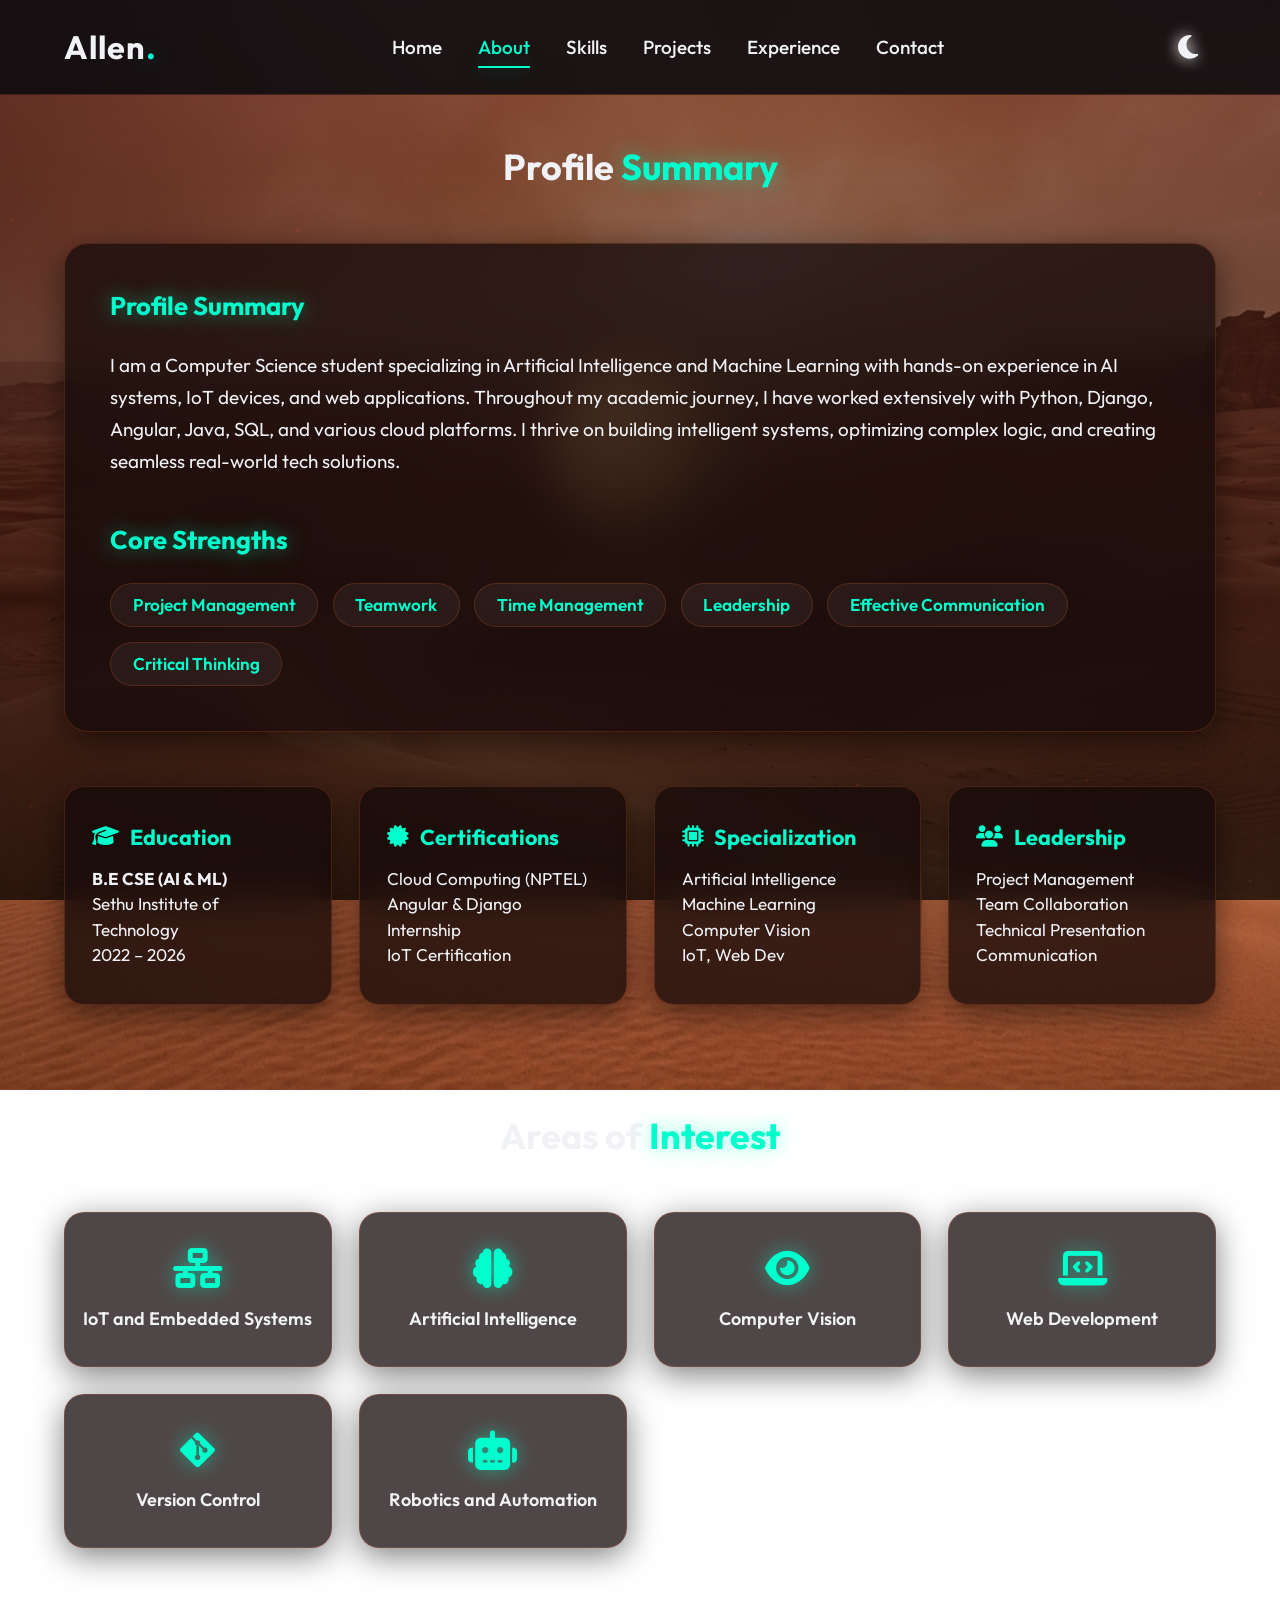
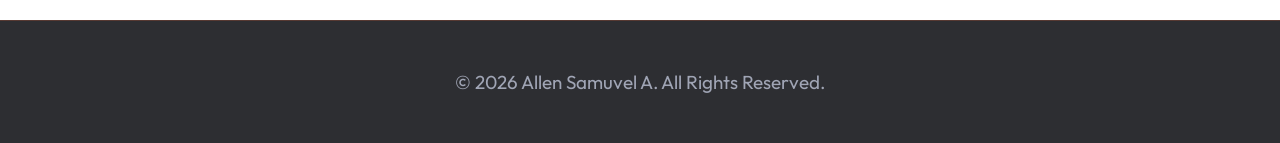
==== commit 29dcc22e: "fix: comprehensive mobile responsiveness overhaul - Fix hero-img-wrapper: replaced fixed 700x600px w" ====
--- a/about.html
+++ b/about.html
@@ -8,6 +8,7 @@
   <link rel="stylesheet" href="https://cdnjs.cloudflare.com/ajax/libs/font-awesome/6.4.0/css/all.min.css">
 </head>
 <body class="about-page">
+  <div class="nav-overlay" id="nav-overlay"></div>
   <!-- Mars Theme Elements -->
   <div class="mars-bg-overlay"></div>
   <div class="sand-particles" id="sand-particles"></div>
--- a/style.css
+++ b/style.css
@@ -1158,103 +1158,580 @@
   transform: translateY(0);
 }
 
-/* Responsive */
+/* =============================================
+   RESPONSIVE MEDIA QUERIES
+   Breakpoints: 1100px, 1024px, 768px, 425px, 375px, 320px
+   ============================================= */
+
 @media (max-width: 1100px) {
   .profile-right {
     grid-template-columns: repeat(2, 1fr);
   }
-}
-
+  .timeline-grid {
+    grid-template-columns: 1fr;
+    gap: 2.5rem;
+  }
+  .experience-row {
+    grid-template-columns: 1fr;
+  }
+}
+
+/* --- 1024px (Tablets Landscape) --- */
+@media (max-width: 1024px) {
+  .hero-title {
+    font-size: clamp(40px, 7vw, 64px);
+  }
+  .hero-subtitle {
+    font-size: clamp(24px, 4vw, 36px);
+  }
+  .projects-grid {
+    grid-template-columns: repeat(auto-fit, minmax(280px, 1fr));
+    gap: 2rem;
+  }
+  main {
+    padding: 7rem 4% 3rem;
+  }
+}
+
+/* --- 768px (Tablets Portrait & Large Mobile) --- */
 @media (max-width: 768px) {
+  /* Nav hamburger */
   .hamburger {
     display: block;
-    z-index: 1001;
-  }
-  
+    z-index: 1002;
+  }
+
+  /* Nav overlay */
   .nav-links {
     position: fixed;
     top: 0;
     right: -100%;
-    width: 280px;
+    width: min(280px, 80vw);
     height: 100vh;
     background: var(--nav-bg);
     flex-direction: column;
     justify-content: center;
-    transition: right 0.5s cubic-bezier(0.77, 0, 0.175, 1);
+    gap: 1.5rem;
+    transition: right 0.4s cubic-bezier(0.77, 0, 0.175, 1);
     border-left: 1px solid var(--card-border);
     backdrop-filter: blur(25px);
-  }
-  
+    -webkit-backdrop-filter: blur(25px);
+    z-index: 1001;
+    padding: 2rem;
+  }
+
   .nav-links.active {
     right: 0;
   }
-  
+
+  /* Backdrop dimmer when nav is open */
+  .nav-overlay {
+    display: none;
+    position: fixed;
+    inset: 0;
+    background: rgba(0, 0, 0, 0.5);
+    z-index: 1000;
+  }
+  .nav-overlay.active {
+    display: block;
+  }
+
   main {
-    padding: 7rem 5% 3rem;
-  }
-  
+    padding: 6.5rem 5% 3rem;
+  }
+
   .hero-title {
-    font-size: 48px;
-  }
-  
+    font-size: clamp(32px, 8vw, 48px);
+    white-space: normal;
+    word-break: break-word;
+  }
+
   .hero-subtitle {
-    font-size: 28px;
-  }
-  
+    font-size: clamp(20px, 5vw, 28px);
+  }
+
+  .hero-tagline {
+    font-size: clamp(18px, 4vw, 22px);
+  }
+
+  .hero-description {
+    font-size: clamp(16px, 3.5vw, 19px);
+  }
+
+  .hero-contact-bar {
+    flex-direction: column;
+    align-items: center;
+    gap: 1rem;
+    font-size: 1rem;
+  }
+
   .hero-btns-centered {
     flex-direction: column;
+    align-items: center;
     width: 100%;
-  }
-  
+    gap: 1rem;
+  }
+
   .btn-large {
     width: 100%;
-  }
-
+    justify-content: center;
+    padding: 1rem 2rem;
+    font-size: 1.05rem;
+  }
+
+  .hero-socials {
+    gap: 1rem;
+  }
+
+  /* Profile layout */
+  .profile-right {
+    grid-template-columns: repeat(2, 1fr);
+    gap: 1rem;
+  }
+
+  /* Timeline */
+  .timeline-grid {
+    grid-template-columns: 1fr;
+    gap: 2rem;
+  }
+
+  .timeline-item:hover {
+    transform: translateX(8px);
+  }
+
+  /* Experience row */
+  .experience-row {
+    grid-template-columns: 1fr;
+    gap: 2rem;
+  }
+
+  /* Section titles */
+  .section-title {
+    font-size: clamp(24px, 6vw, 32px);
+    margin-bottom: 2rem;
+  }
+
+  /* Contact cards */
+  .contact-cards {
+    grid-template-columns: 1fr;
+    gap: 1.5rem;
+  }
+
+  .contact-card {
+    padding: 2rem 1.5rem;
+  }
+
+  /* Saturn shrink */
   .saturn {
-    width: 200px;
-    height: 200px;
+    width: 160px;
+    height: 160px;
   }
   .saturn .planet {
+    width: 100px;
+    height: 100px;
+  }
+  .saturn .rings {
+    width: 240px;
+    height: 32px;
+    border-width: 10px;
+  }
+
+  /* Butterfly: reduce size on mobile */
+  .butterfly {
+    width: 15vw;
+    height: 15vw;
+  }
+  .wing {
+    width: 7.5vw;
+    height: 15vw;
+  }
+  .wing.right {
+    left: 7.5vw;
+  }
+
+  /* Static snowflakes shrink */
+  .static-snowflake {
+    font-size: 8rem;
+  }
+
+  /* Projects grid single col */
+  .projects-grid {
+    grid-template-columns: 1fr;
+    gap: 2rem;
+  }
+
+  /* Skills grid */
+  .skills-container {
+    grid-template-columns: 1fr;
+  }
+
+  /* Footer */
+  footer {
+    padding: 1.5rem;
+    font-size: 0.9rem;
+  }
+
+  /* Interest grid */
+  .interest-grid {
+    grid-template-columns: repeat(2, 1fr);
+    gap: 1rem;
+    margin-top: 2rem;
+  }
+}
+
+/* --- 425px (Mobile Large) --- */
+@media (max-width: 425px) {
+  html {
+    font-size: 16px;
+  }
+
+  nav {
+    padding: 1rem 4%;
+  }
+
+  .logo {
+    font-size: 1.5rem;
+  }
+
+  main {
+    padding: 5.5rem 4% 2.5rem;
+  }
+
+  .hero-centered {
+    padding: 2rem 4%;
+    min-height: auto;
+  }
+
+  .hero-title {
+    font-size: clamp(28px, 7vw, 38px);
+    letter-spacing: -1px;
+    margin-bottom: 1rem;
+  }
+
+  .hero-subtitle {
+    font-size: clamp(17px, 4.5vw, 22px);
+    margin-bottom: 1.5rem;
+  }
+
+  .hero-profile-flex {
+    flex-direction: column;
+    gap: 1.2rem;
+    margin-bottom: 1.5rem;
+  }
+
+  .hero-img-wrapper {
+    width: 150px;
+    height: 150px;
+  }
+
+  .hero-text-wrapper {
+    text-align: center;
+  }
+
+  .hero-contact-bar {
+    gap: 0.8rem;
+    font-size: 0.95rem;
+  }
+
+  .hero-contact-bar span {
+    flex-direction: row;
+    justify-content: center;
+  }
+
+  .hero-tagline {
+    font-size: 1rem;
+    margin-bottom: 1.5rem;
+  }
+
+  .hero-description {
+    font-size: 0.95rem;
+    margin-bottom: 2rem;
+  }
+
+  .social-icon {
+    width: 44px;
+    height: 44px;
+    font-size: 1.2rem;
+  }
+
+  .section-title {
+    font-size: clamp(22px, 5.5vw, 28px);
+    margin-bottom: 1.5rem;
+  }
+
+  .page-title {
+    font-size: clamp(30px, 7vw, 42px);
+  }
+
+  /* Cards */
+  .profile-card,
+  .experience-gallery {
+    padding: 1.5rem;
+  }
+
+  .profile-right {
+    grid-template-columns: 1fr;
+    gap: 1rem;
+  }
+
+  .info-card {
+    padding: 1.5rem 1rem;
+  }
+
+  .timeline-item {
+    padding: 1.5rem 1.2rem;
+  }
+
+  .list-item {
+    padding: 1rem 1.2rem;
+    font-size: 0.95rem;
+  }
+
+  .contact-card {
+    padding: 1.5rem 1rem;
+    gap: 1rem;
+  }
+
+  .contact-card i {
+    font-size: 2.5rem;
+  }
+
+  .contact-card span {
+    font-size: 0.95rem;
+    word-break: break-all;
+  }
+
+  /* Project cards */
+  .project-content {
+    padding: 1.5rem;
+  }
+
+  .project-img {
+    height: 180px;
+  }
+
+  /* Interest grid */
+  .interest-grid {
+    grid-template-columns: repeat(2, 1fr);
+  }
+
+  /* Saturn fully hidden on tiny screens */
+  .saturn {
     width: 120px;
     height: 120px;
   }
+  .saturn .planet {
+    width: 80px;
+    height: 80px;
+  }
   .saturn .rings {
-    width: 300px;
-    height: 40px;
-  }
-}
-
-@media (max-width: 600px) {
-  .profile-right {
-    grid-template-columns: 1fr;
-  }
+    width: 180px;
+    height: 24px;
+    border-width: 8px;
+  }
+
+  /* Butterfly tiny */
+  .butterfly {
+    width: 12vw;
+    height: 12vw;
+  }
+  .wing {
+    width: 6vw;
+    height: 12vw;
+  }
+  .wing.right {
+    left: 6vw;
+  }
+
+  .btn {
+    padding: 0.85rem 1.5rem;
+    font-size: 0.95rem;
+  }
+}
+
+/* --- 375px (iPhone SE / Standard Mobile) --- */
+@media (max-width: 375px) {
+  html {
+    font-size: 15px;
+  }
+
+  .hero-title {
+    font-size: 26px;
+  }
+
+  .hero-subtitle {
+    font-size: 16px;
+  }
+
+  .hero-img-wrapper {
+    width: 130px;
+    height: 130px;
+  }
+
+  .nav-links {
+    width: 85vw;
+  }
+
+  .logo {
+    font-size: 1.4rem;
+  }
+
+  .section-title {
+    font-size: 20px;
+  }
+
+  .list-item {
+    font-size: 0.9rem;
+    flex-wrap: wrap;
+  }
+
+  .contact-card span {
+    font-size: 0.88rem;
+  }
+
+  .tech-tag {
+    font-size: 0.8rem;
+    padding: 0.3rem 0.7rem;
+  }
+
+  .photo-grid {
+    grid-template-columns: repeat(2, 1fr);
+  }
+
   .interest-grid {
     grid-template-columns: 1fr;
   }
-}
-
-/* Added by script for avatar */
+
+  .btn-large {
+    font-size: 0.95rem;
+    padding: 0.9rem 1.5rem;
+  }
+}
+
+/* --- 320px (Tiny Mobile) --- */
+@media (max-width: 320px) {
+  html {
+    font-size: 14px;
+  }
+
+  nav {
+    padding: 0.9rem 3%;
+  }
+
+  .logo {
+    font-size: 1.25rem;
+  }
+
+  main {
+    padding: 5rem 3% 2rem;
+  }
+
+  .hero-centered {
+    padding: 1.5rem 3%;
+  }
+
+  .hero-title {
+    font-size: 22px;
+    letter-spacing: 0;
+  }
+
+  .hero-subtitle {
+    font-size: 14px;
+  }
+
+  .hero-img-wrapper {
+    width: 110px;
+    height: 110px;
+  }
+
+  .hero-contact-bar {
+    font-size: 0.85rem;
+    gap: 0.6rem;
+  }
+
+  .social-icon {
+    width: 38px;
+    height: 38px;
+    font-size: 1rem;
+  }
+
+  .hero-socials {
+    gap: 0.7rem;
+  }
+
+  .section-title {
+    font-size: 18px;
+  }
+
+  .timeline-item h4 {
+    font-size: 1.1rem;
+  }
+
+  .list-item {
+    font-size: 0.85rem;
+    padding: 0.8rem 1rem;
+  }
+
+  .list-item i {
+    font-size: 1.2rem;
+  }
+
+  .contact-card span {
+    font-size: 0.82rem;
+    word-break: break-all;
+  }
+
+  .contact-card i {
+    font-size: 2rem;
+  }
+
+  .profile-card,
+  .experience-gallery,
+  .skill-category {
+    padding: 1.2rem 1rem;
+  }
+
+  .project-content {
+    padding: 1.2rem;
+  }
+
+  .project-img {
+    height: 150px;
+  }
+
+  /* Hide heavy animations on 320px for performance */
+  .butterfly {
+    display: none;
+  }
+  .saturn-container {
+    display: none;
+  }
+  .static-snowflake {
+    display: none;
+  }
+}
+
+/* Hero Profile Flex Layout */
 .hero-profile-flex {
   display: flex;
   align-items: center;
   justify-content: center;
   gap: 2.5rem;
   margin-bottom: 2rem;
+  flex-wrap: wrap;
 }
 
 .hero-text-wrapper {
   text-align: left;
 }
 
+/* hero-avatar inherits size from .hero-img-wrapper;
+   only apply decorative properties here */
 .hero-avatar {
-  width: 280px;
-  height: 280px;
-  border-radius: 50%;
-  object-fit: cover;
-  object-position: center 10%;
   border: 3px solid var(--accent-color);
   box-shadow: 0 0 25px rgba(0, 255, 204, 0.3);
   transition: transform 0.4s ease;
+  border-radius: 50%;
 }
 
 [data-theme='light'] .hero-avatar {
@@ -1263,17 +1740,6 @@
 
 .hero-avatar:hover {
   transform: scale(1.05) rotate(3deg);
-}
-
-@media (max-width: 768px) {
-  .hero-profile-flex {
-    flex-direction: column;
-    text-align: center;
-    gap: 1.5rem;
-  }
-  .hero-text-wrapper {
-    text-align: center;
-  }
 }
 
 /* --- Winter / Christmas Theme (Projects Page) --- */
@@ -1439,12 +1905,7 @@
   pointer-events: none;
 }
 
-/* Responsive */
-@media (max-width: 768px) {
-  .static-snowflake {
-    font-size: 8rem;
-  }
-}
+/* static-snowflake 768px handled in main media query block above */
 
 /* --- Experience Page Earth / Space Theme --- */
 
@@ -1597,6 +2058,8 @@
   -webkit-backdrop-filter: blur(20px);
   border: 1px solid var(--card-border);
   box-shadow: 0 15px 45px rgba(0, 0, 0, 0.5), 0 0 25px rgba(79, 163, 255, 0.15);
+  padding: 2rem;
+  border-radius: 20px;
 }
 
 .earth-theme .section-title {
@@ -1799,25 +2262,27 @@
   border-radius: 100%;
 }
 /* Hero Profile Image Fix */
-.hero-img-wrapper{
-width:700px;
-height:600px;
-border-radius:50%;
-overflow:hidden;
-display:flex;
-align-items:center;
-justify-content:center;
-}
-
-.hero-avatar{
-width:80%;
-height:70%;
-object-fit:cover;
-object-position:center 30%;
-}
-
-.hero-title{
-  white-space: nowrap;
+.hero-img-wrapper {
+  width: 200px;
+  height: 200px;
+  border-radius: 50%;
+  overflow: hidden;
+  display: flex;
+  align-items: center;
+  justify-content: center;
+  flex-shrink: 0;
+}
+
+.hero-avatar {
+  width: 100%;
+  height: 100%;
+  object-fit: cover;
+  object-position: center 30%;
+}
+
+.hero-title {
+  white-space: normal;
+  word-break: break-word;
 }
 
 /* --- Nature Valley Theme (Contact Page) --- */
